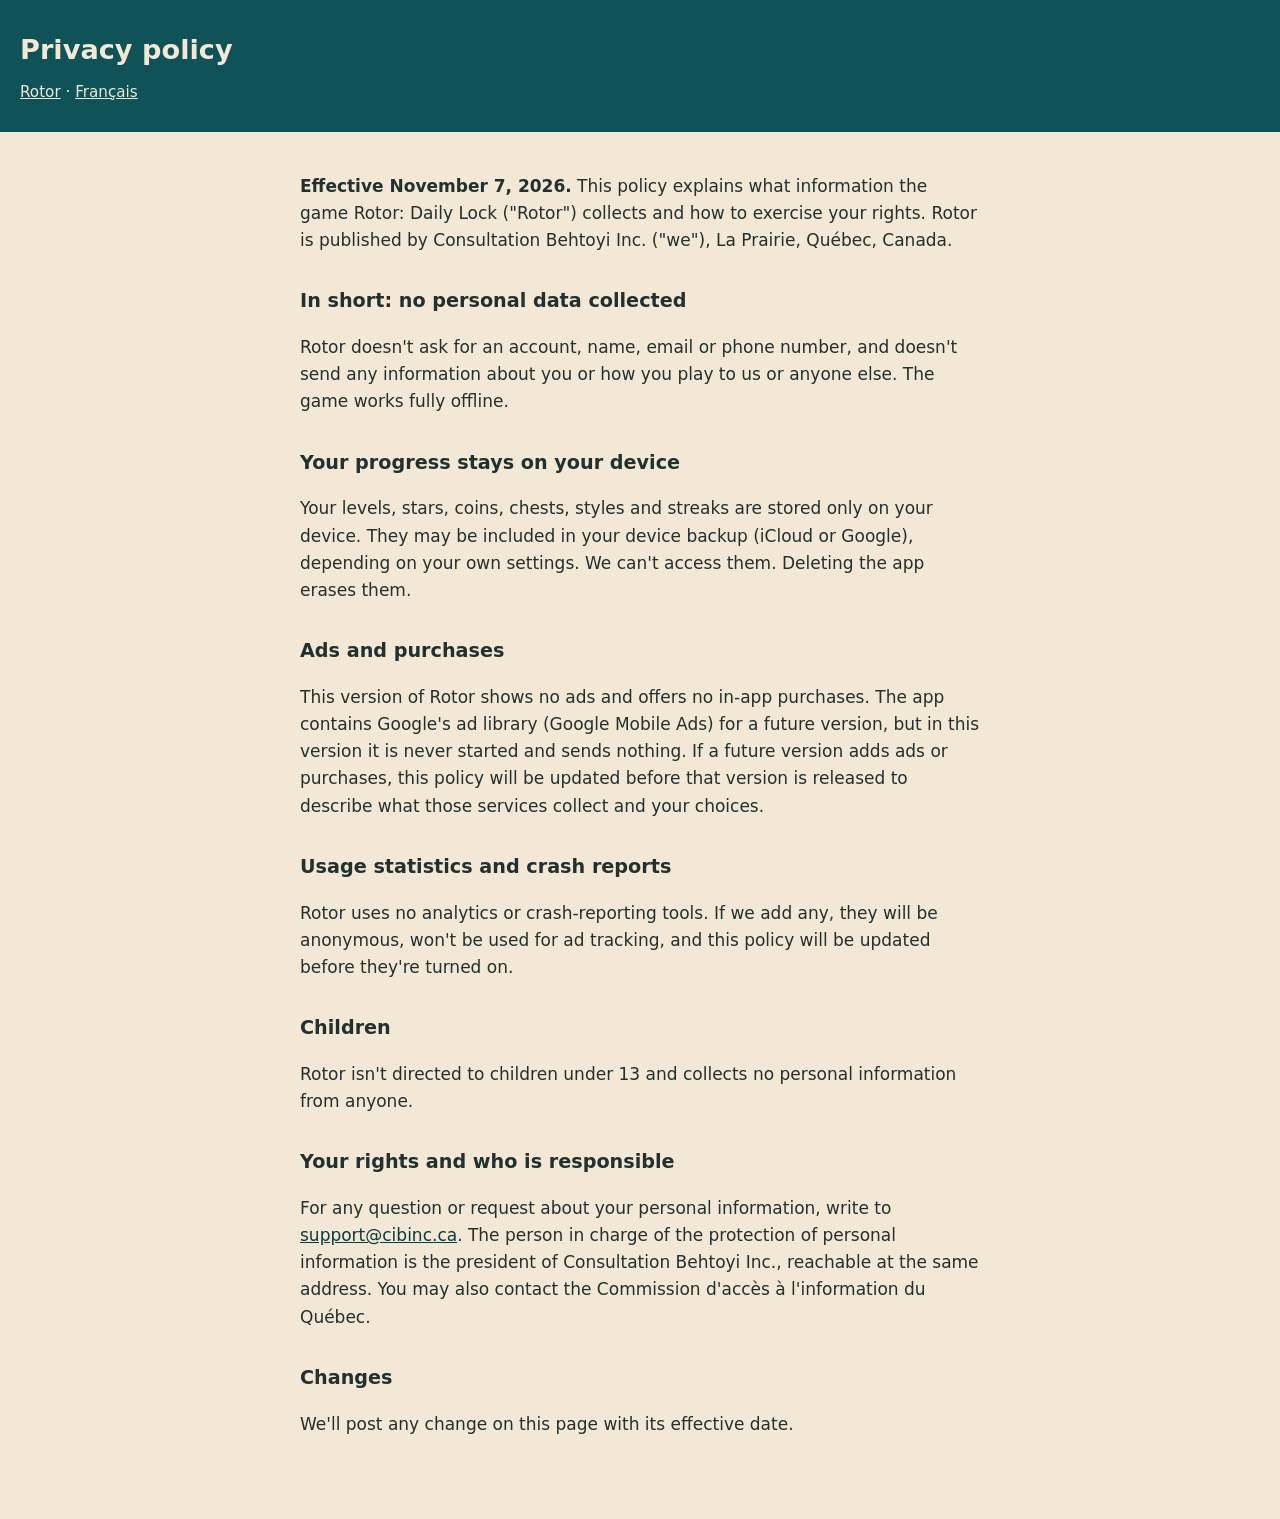
==== en/privacy.html @ 3fd4c105 "Rotor 1.0 privacy policy, terms and support pages (French and English) Co-Authored-By: Claude Opus 5" ====
<!doctype html><html lang="en-CA"><head><meta charset="utf-8"><meta name="viewport" content="width=device-width,initial-scale=1"><title>Privacy policy, Rotor</title><link rel="stylesheet" href="../style.css"></head>
<body><header><h1>Privacy policy</h1><nav><a href="index.html">Rotor</a> · <a href="../privacy.html">Français</a></nav></header>
<main>
<p><strong>Effective November 7, 2026.</strong> This policy explains what information the game Rotor: Daily Lock ("Rotor") collects and how to exercise your rights. Rotor is published by Consultation Behtoyi Inc. ("we"), La Prairie, Québec, Canada.</p>

<h2>In short: no personal data collected</h2>
<p>Rotor doesn't ask for an account, name, email or phone number, and doesn't send any information about you or how you play to us or anyone else. The game works fully offline.</p>

<h2>Your progress stays on your device</h2>
<p>Your levels, stars, coins, chests, styles and streaks are stored only on your device. They may be included in your device backup (iCloud or Google), depending on your own settings. We can't access them. Deleting the app erases them.</p>

<h2>Ads and purchases</h2>
<p>This version of Rotor shows no ads and offers no in-app purchases. The app contains Google's ad library (Google Mobile Ads) for a future version, but in this version it is never started and sends nothing. If a future version adds ads or purchases, this policy will be updated before that version is released to describe what those services collect and your choices.</p>

<h2>Usage statistics and crash reports</h2>
<p>Rotor uses no analytics or crash-reporting tools. If we add any, they will be anonymous, won't be used for ad tracking, and this policy will be updated before they're turned on.</p>

<h2>Children</h2>
<p>Rotor isn't directed to children under 13 and collects no personal information from anyone.</p>

<h2>Your rights and who is responsible</h2>
<p>For any question or request about your personal information, write to <a href="mailto:support@cibinc.ca">support@cibinc.ca</a>. The person in charge of the protection of personal information is the president of Consultation Behtoyi Inc., reachable at the same address. You may also contact the Commission d'accès à l'information du Québec.</p>

<h2>Changes</h2>
<p>We'll post any change on this page with its effective date.</p>
</main></body></html>
---- style.css ----
:root { --petrol:#0F5257; --ivory:#F2E8D5; --brass:#C9973A; --ink:#22302F; }
* { box-sizing: border-box; }
body { margin:0; background:var(--ivory); color:var(--ink); font:17px/1.6 system-ui,-apple-system,"Segoe UI",Roboto,sans-serif; }
header { background:var(--petrol); color:var(--ivory); padding:28px 20px; }
header a { color:var(--ivory); }
main { max-width: 720px; margin: 0 auto; padding: 24px 20px 64px; }
h1 { font-size: 1.7rem; margin: 0; }
h2 { font-size: 1.2rem; margin-top: 2rem; }
nav { margin-top: 8px; font-size: .95rem; }
a { color: #0A3B3F; }
.note { border-left: 4px solid var(--brass); padding: 4px 12px; background:#fff8e8; }
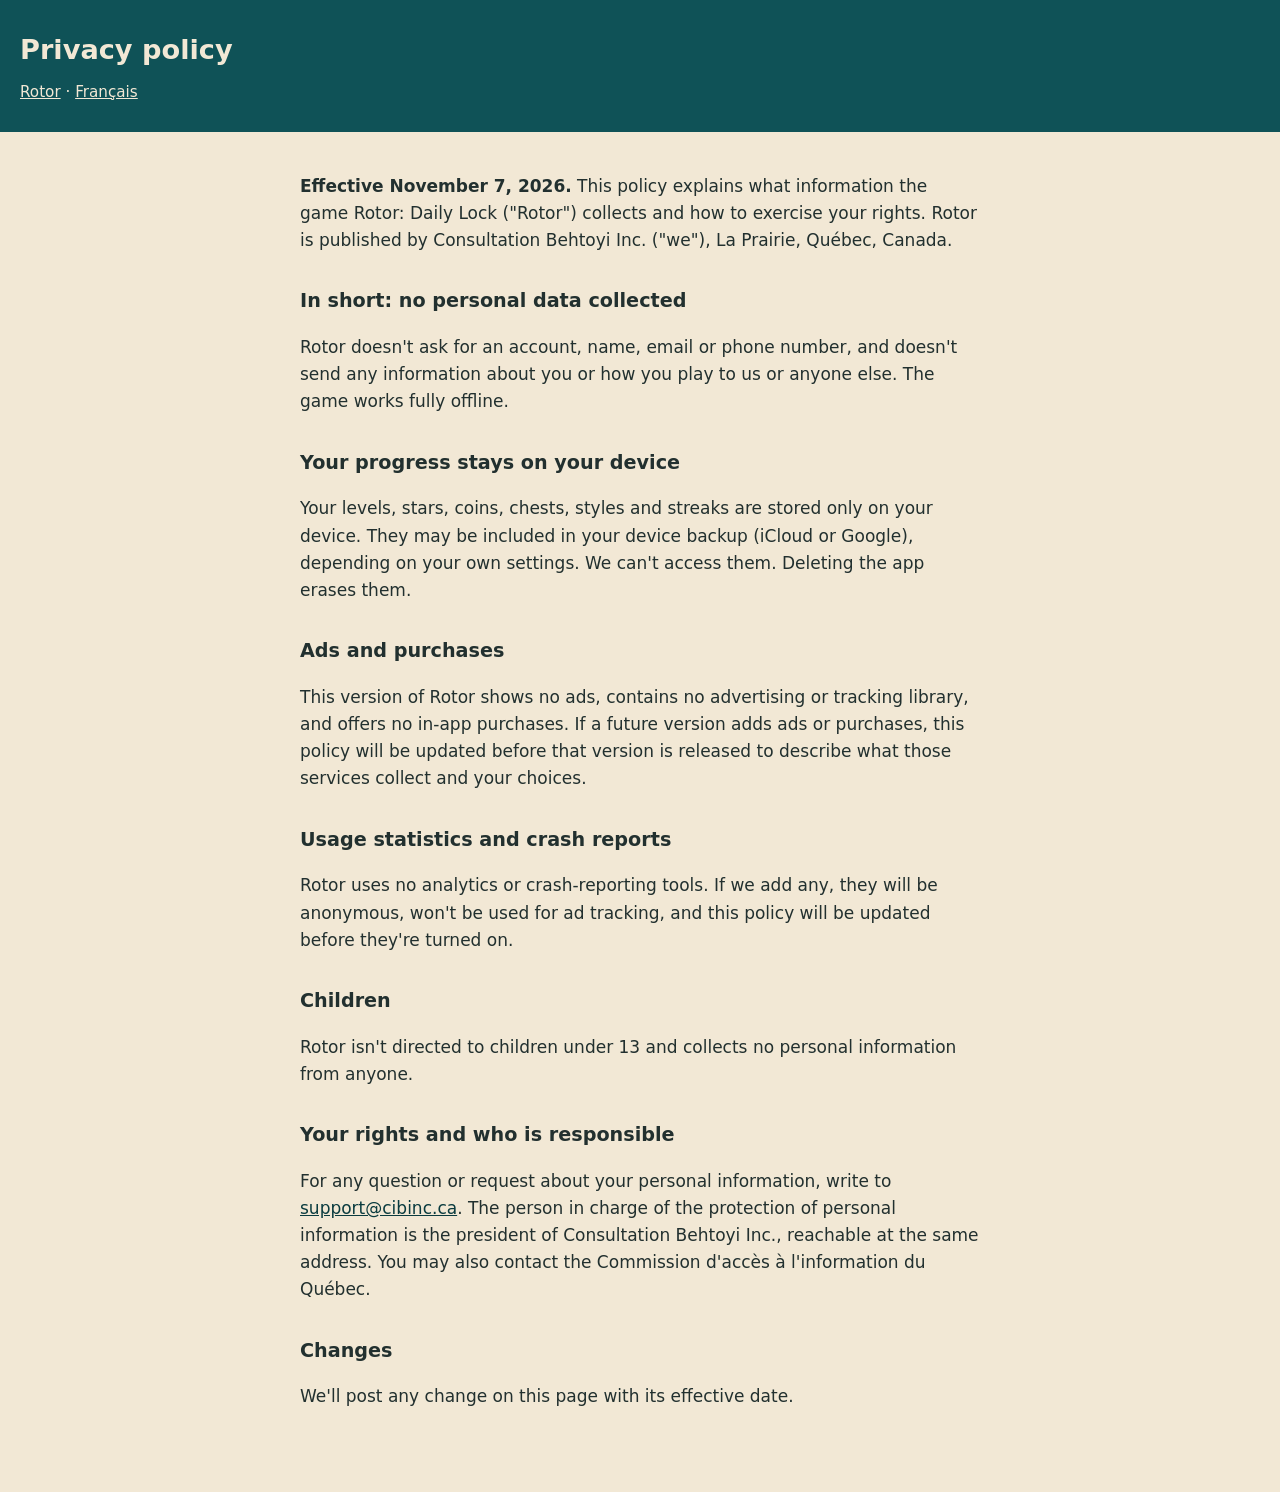
==== commit d2479313: "Privacy: 1.0 contains no advertising or tracking library Co-Authored-By: Claude Opus 5.5 <noreply@an" ====
--- a/en/privacy.html
+++ b/en/privacy.html
@@ -10,7 +10,7 @@
 <p>Your levels, stars, coins, chests, styles and streaks are stored only on your device. They may be included in your device backup (iCloud or Google), depending on your own settings. We can't access them. Deleting the app erases them.</p>
 
 <h2>Ads and purchases</h2>
-<p>This version of Rotor shows no ads and offers no in-app purchases. The app contains Google's ad library (Google Mobile Ads) for a future version, but in this version it is never started and sends nothing. If a future version adds ads or purchases, this policy will be updated before that version is released to describe what those services collect and your choices.</p>
+<p>This version of Rotor shows no ads, contains no advertising or tracking library, and offers no in-app purchases. If a future version adds ads or purchases, this policy will be updated before that version is released to describe what those services collect and your choices.</p>
 
 <h2>Usage statistics and crash reports</h2>
 <p>Rotor uses no analytics or crash-reporting tools. If we add any, they will be anonymous, won't be used for ad tracking, and this policy will be updated before they're turned on.</p>
